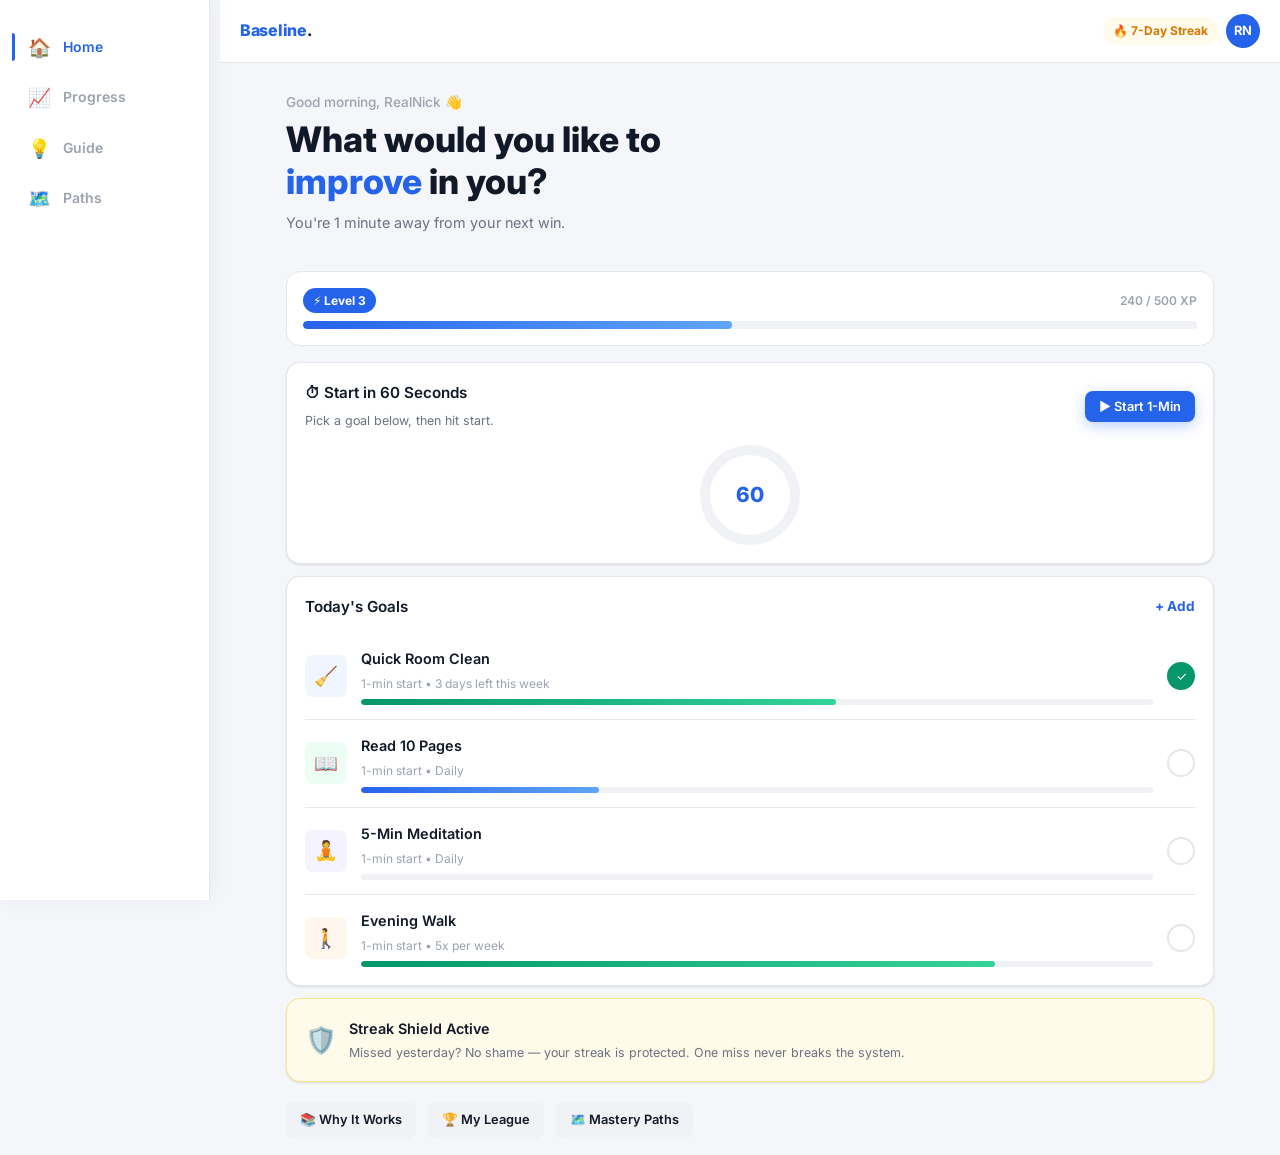
==== index.html @ 267e88b4 "Add files via upload" ====
<!DOCTYPE html>
<html lang="en">
<head>
  <meta charset="UTF-8"/>
  <meta name="viewport" content="width=device-width, initial-scale=1.0, viewport-fit=cover"/>
  <title>The Baseline System</title>
  <link rel="stylesheet" href="style.css"/>
</head>
<body>

  <!-- Top Bar -->
  <header class="app-bar">
    <div class="logo">Baseline<span>.</span></div>
    <div class="flex items-center gap-8">
      <span class="streak-badge">🔥 7-Day Streak</span>
      <div class="avatar">RN</div>
    </div>
  </header>

  <!-- Main Content -->
  <main class="page-wrapper">

    <!-- Hero -->
    <section class="hero">
      <p class="greeting">Good morning, RealNick 👋</p>
      <h1>What would you like to<br/><span>improve</span> in you?</h1>
      <p class="sub-text">You're 1 minute away from your next win.</p>
    </section>

    <!-- XP Bar -->
    <div class="xp-bar-wrap">
      <div class="xp-meta">
        <span class="level-badge">⚡ Level 3</span>
        <span class="xp-txt">240 / 500 XP</span>
      </div>
      <div class="progress-track">
        <div class="progress-fill xp-fill" style="width: 48%"></div>
      </div>
    </div>

    <!-- 1-Minute Start Card -->
    <div class="card mt-16">
      <div class="card-header">
        <div>
          <h3>⏱ Start in 60 Seconds</h3>
          <p class="mt-4" style="font-size:.78rem;">Pick a goal below, then hit start.</p>
        </div>
        <button id="timer-start" class="btn btn-primary btn-sm">▶ Start 1-Min</button>
      </div>
      <div class="timer-ring">
        <div class="inner">60</div>
      </div>
    </div>

    <!-- Today's Goals -->
    <div class="card mt-16">
      <div class="card-header">
        <h3>Today's Goals</h3>
        <a href="goals.html" class="text-sm text-action font-bold">+ Add</a>
      </div>

      <!-- Goal: Cleaning -->
      <div class="goal-row">
        <div class="goal-icon" style="background:#EFF6FF;">🧹</div>
        <div class="goal-info">
          <div class="name">Quick Room Clean</div>
          <div class="sub">1-min start • 3 days left this week</div>
          <div class="progress-track" style="height:6px;">
            <div class="progress-fill green" data-base="60%" style="width:60%;"></div>
          </div>
        </div>
        <button class="goal-check done" aria-label="Mark done">✓</button>
      </div>

      <!-- Goal: Reading -->
      <div class="goal-row">
        <div class="goal-icon" style="background:#ECFDF5;">📖</div>
        <div class="goal-info">
          <div class="name">Read 10 Pages</div>
          <div class="sub">1-min start • Daily</div>
          <div class="progress-track" style="height:6px;">
            <div class="progress-fill" data-base="30%" style="width:30%;"></div>
          </div>
        </div>
        <button class="goal-check" aria-label="Mark done"></button>
      </div>

      <!-- Goal: Meditation -->
      <div class="goal-row">
        <div class="goal-icon" style="background:#F5F3FF;">🧘</div>
        <div class="goal-info">
          <div class="name">5-Min Meditation</div>
          <div class="sub">1-min start • Daily</div>
          <div class="progress-track" style="height:6px;">
            <div class="progress-fill" data-base="0%" style="width:0%;"></div>
          </div>
        </div>
        <button class="goal-check" aria-label="Mark done"></button>
      </div>

      <!-- Goal: Walk -->
      <div class="goal-row">
        <div class="goal-icon" style="background:#FFF7ED;">🚶</div>
        <div class="goal-info">
          <div class="name">Evening Walk</div>
          <div class="sub">1-min start • 5x per week</div>
          <div class="progress-track" style="height:6px;">
            <div class="progress-fill green" data-base="80%" style="width:80%;"></div>
          </div>
        </div>
        <button class="goal-check" aria-label="Mark done"></button>
      </div>
    </div>

    <!-- Merciful Streak Notice -->
    <div class="card mt-12" style="background:var(--warning-light); border-color: #FDE68A;">
      <div class="flex items-center gap-12">
        <span style="font-size:1.6rem;">🛡️</span>
        <div>
          <h3 style="font-size:.9rem;">Streak Shield Active</h3>
          <p style="font-size:.78rem; margin-top:2px;">Missed yesterday? No shame — your streak is protected. One miss never breaks the system.</p>
        </div>
      </div>
    </div>

    <!-- Quick Links -->
    <div class="mt-20 mb-16 flex gap-12" style="flex-wrap:wrap;">
      <a href="realize.html" class="btn btn-ghost btn-sm">📚 Why It Works</a>
      <a href="social.html"  class="btn btn-ghost btn-sm">🏆 My League</a>
      <a href="goals.html"   class="btn btn-ghost btn-sm">🗺️ Mastery Paths</a>
    </div>

  </main>

  <!-- Bottom / Sidebar Nav -->
  <nav class="bottom-nav">
    <span class="nav-brand" style="display:none;">Baseline.</span>
    <a href="index.html"   class="nav-item active"><span class="nav-icon">🏠</span><span class="nav-label">Home</span></a>
    <a href="social.html"  class="nav-item"><span class="nav-icon">📈</span><span class="nav-label">Progress</span></a>
    <a href="realize.html" class="nav-item"><span class="nav-icon">💡</span><span class="nav-label">Guide</span></a>
    <a href="goals.html"   class="nav-item"><span class="nav-icon">🗺️</span><span class="nav-label">Paths</span></a>
  </nav>

  <script src="layout.js"></script>
</body>
</html>
---- style.css ----
@import url('https://fonts.googleapis.com/css2?family=Inter:wght@300;400;500;600;700;800&display=swap');

/* ── Design Tokens ── */
:root {
  --bg:           #F4F6F9;
  --surface:      #FFFFFF;
  --surface-2:    #F0F2F5;
  --border:       #E4E7EB;
  --text-primary: #111827;
  --text-secondary:#6B7280;
  --text-muted:   #9CA3AF;
  --action:       #2563EB;
  --action-light: #EFF6FF;
  --action-dark:  #1D4ED8;
  --success:      #059669;
  --success-light:#ECFDF5;
  --warning:      #D97706;
  --warning-light:#FFFBEB;
  --danger:       #DC2626;
  --gold:         #F59E0B;
  --silver:       #9CA3AF;
  --bronze:       #B45309;
  --radius-sm:    8px;
  --radius:       14px;
  --radius-lg:    20px;
  --radius-xl:    28px;
  --shadow-sm:    0 1px 3px rgba(0,0,0,.07), 0 1px 2px rgba(0,0,0,.05);
  --shadow:       0 4px 16px rgba(0,0,0,.08);
  --shadow-lg:    0 12px 32px rgba(0,0,0,.12);
  --nav-height:   64px;
  --transition:   all 0.22s cubic-bezier(.4,0,.2,1);
}

/* ── Reset & Base ── */
*, *::before, *::after { box-sizing: border-box; margin: 0; padding: 0; }
html { font-size: 16px; -webkit-tap-highlight-color: transparent; }
body {
  font-family: 'Inter', system-ui, -apple-system, sans-serif;
  background: var(--bg);
  color: var(--text-primary);
  min-height: 100vh;
  padding-bottom: calc(var(--nav-height) + 16px);
  line-height: 1.6;
}
a { color: inherit; text-decoration: none; }
img { display: block; max-width: 100%; }
button { cursor: pointer; border: none; background: none; font-family: inherit; }
input, textarea { font-family: inherit; }

/* ── Typography ── */
h1 { font-size: clamp(1.6rem, 5vw, 2.2rem); font-weight: 800; line-height: 1.2; }
h2 { font-size: clamp(1.2rem, 4vw, 1.6rem); font-weight: 700; line-height: 1.3; }
h3 { font-size: 1.05rem; font-weight: 600; }
p  { font-size: 0.925rem; color: var(--text-secondary); line-height: 1.7; }

/* ── Layout Containers ── */
.page-wrapper { max-width: 480px; margin: 0 auto; padding: 0 16px; }
@media (min-width: 768px) {
  .page-wrapper { max-width: 720px; }
  body { padding-bottom: 0; padding-left: 220px; }
}
@media (min-width: 1100px) {
  .page-wrapper { max-width: 960px; }
}

/* ── Top App Bar ── */
.app-bar {
  position: sticky; top: 0; z-index: 100;
  background: rgba(255,255,255,.92);
  backdrop-filter: blur(12px);
  -webkit-backdrop-filter: blur(12px);
  border-bottom: 1px solid var(--border);
  padding: 14px 20px;
  display: flex; align-items: center; justify-content: space-between;
}
.app-bar .logo { font-size: 1rem; font-weight: 800; color: var(--action); letter-spacing: -0.3px; }
.app-bar .logo span { color: var(--text-primary); }
.app-bar .avatar {
  width: 34px; height: 34px; border-radius: 50%;
  background: var(--action); color: #fff;
  display: flex; align-items: center; justify-content: center;
  font-size: 0.8rem; font-weight: 700;
}

/* ── Bottom Navigation ── */
.bottom-nav {
  position: fixed; bottom: 0; left: 0; right: 0; z-index: 200;
  background: rgba(255,255,255,.96);
  backdrop-filter: blur(16px);
  -webkit-backdrop-filter: blur(16px);
  border-top: 1px solid var(--border);
  height: var(--nav-height);
  display: flex; align-items: stretch;
  box-shadow: 0 -4px 24px rgba(0,0,0,.06);
}
.nav-item {
  flex: 1; display: flex; flex-direction: column;
  align-items: center; justify-content: center; gap: 4px;
  color: var(--text-muted); transition: var(--transition);
  padding: 8px 4px; position: relative;
}
.nav-item.active { color: var(--action); }
.nav-item .nav-icon { font-size: 1.3rem; line-height: 1; }
.nav-item .nav-label { font-size: 0.65rem; font-weight: 600; letter-spacing: .3px; text-transform: uppercase; }
.nav-item.active::after {
  content: ''; position: absolute; top: 0; left: 50%; transform: translateX(-50%);
  width: 28px; height: 3px; background: var(--action); border-radius: 0 0 4px 4px;
}

/* ── Desktop Sidebar Nav ── */
@media (min-width: 768px) {
  .bottom-nav {
    position: fixed; left: 0; top: 0; bottom: 0; right: auto;
    flex-direction: column; width: 210px; height: 100vh;
    border-top: none; border-right: 1px solid var(--border);
    padding: 24px 12px; gap: 4px; align-items: stretch; justify-content: flex-start;
  }
  .nav-item { flex-direction: row; justify-content: flex-start; gap: 12px; border-radius: var(--radius); padding: 12px 16px; flex: 0; }
  .nav-item.active::after { top: 50%; left: 0; transform: translateY(-50%); width: 3px; height: 28px; border-radius: 0 4px 4px 0; }
  .nav-item .nav-label { font-size: 0.875rem; text-transform: none; letter-spacing: 0; }
  .nav-item .nav-icon { font-size: 1.15rem; }
  .nav-brand { padding: 8px 16px 20px; font-size: 1rem; font-weight: 800; color: var(--action); }
}

/* ── Cards ── */
.card {
  background: var(--surface); border-radius: var(--radius);
  padding: 18px; box-shadow: var(--shadow-sm);
  border: 1px solid var(--border);
}
.card + .card { margin-top: 12px; }
.card-header { display: flex; align-items: center; justify-content: space-between; margin-bottom: 14px; }
.card-header h3 { font-size: 0.95rem; }

/* ── Progress Bar ── */
.progress-track {
  background: var(--surface-2); border-radius: 99px; height: 8px; overflow: hidden;
}
.progress-fill {
  height: 100%; border-radius: 99px;
  background: linear-gradient(90deg, var(--action), #60A5FA);
  transition: width 0.6s cubic-bezier(.4,0,.2,1);
}
.progress-fill.green { background: linear-gradient(90deg, var(--success), #34D399); }

/* ── Streak Badge ── */
.streak-badge {
  display: inline-flex; align-items: center; gap: 5px;
  background: var(--warning-light); color: var(--warning);
  padding: 4px 10px; border-radius: 99px;
  font-size: 0.75rem; font-weight: 700;
}

/* ── Action Button ── */
.btn {
  display: inline-flex; align-items: center; justify-content: center; gap: 8px;
  padding: 12px 22px; border-radius: var(--radius); font-size: 0.9rem; font-weight: 600;
  transition: var(--transition);
}
.btn-primary {
  background: var(--action); color: #fff;
  box-shadow: 0 4px 14px rgba(37,99,235,.3);
}
.btn-primary:hover { background: var(--action-dark); transform: translateY(-1px); box-shadow: 0 6px 20px rgba(37,99,235,.4); }
.btn-primary:active { transform: translateY(0); }
.btn-ghost { background: var(--surface-2); color: var(--text-primary); }
.btn-ghost:hover { background: var(--border); }
.btn-success { background: var(--success); color: #fff; box-shadow: 0 4px 14px rgba(5,150,105,.3); }
.btn-block { width: 100%; }
.btn-sm { padding: 8px 14px; font-size: 0.8rem; border-radius: var(--radius-sm); }

/* ── Section Headings ── */
.section-title {
  font-size: 0.7rem; font-weight: 700; letter-spacing: 1px;
  text-transform: uppercase; color: var(--text-muted); margin-bottom: 10px;
}

/* ── Tag / Pill ── */
.tag {
  display: inline-flex; align-items: center; padding: 3px 10px;
  border-radius: 99px; font-size: 0.72rem; font-weight: 600;
}
.tag-blue  { background: var(--action-light); color: var(--action); }
.tag-green { background: var(--success-light); color: var(--success); }
.tag-gray  { background: var(--surface-2); color: var(--text-secondary); }

/* ── Divider ── */
.divider { height: 1px; background: var(--border); margin: 16px 0; }

/* ── Modal Overlay ── */
.modal-overlay {
  display: none; position: fixed; inset: 0; z-index: 500;
  background: rgba(0,0,0,.45); backdrop-filter: blur(4px);
  align-items: flex-end; justify-content: center;
}
.modal-overlay.open { display: flex; }
.modal-sheet {
  background: var(--surface); border-radius: var(--radius-xl) var(--radius-xl) 0 0;
  padding: 28px 24px 40px; width: 100%; max-width: 480px;
  animation: slideUp .28s cubic-bezier(.4,0,.2,1);
}
@keyframes slideUp { from { transform: translateY(100%); } to { transform: translateY(0); } }
.modal-handle {
  width: 40px; height: 4px; background: var(--border); border-radius: 99px;
  margin: 0 auto 20px; display: block;
}
@media (min-width: 768px) {
  .modal-overlay { align-items: center; }
  .modal-sheet { border-radius: var(--radius-xl); max-width: 440px; }
}

/* ── Tab Bar ── */
.tab-bar {
  display: flex; background: var(--surface-2); border-radius: var(--radius);
  padding: 4px; gap: 4px; margin-bottom: 20px;
}
.tab-btn {
  flex: 1; padding: 9px 8px; border-radius: var(--radius-sm);
  font-size: 0.82rem; font-weight: 600; color: var(--text-secondary);
  transition: var(--transition);
}
.tab-btn.active { background: var(--surface); color: var(--text-primary); box-shadow: var(--shadow-sm); }

/* ── Tab Content ── */
.tab-content { display: none; }
.tab-content.active { display: block; animation: fadeIn .2s ease; }
@keyframes fadeIn { from { opacity: 0; transform: translateY(6px); } to { opacity: 1; transform: translateY(0); } }

/* ── Goal / Habit Row ── */
.goal-row {
  display: flex; align-items: center; gap: 14px;
  padding: 14px 0; border-bottom: 1px solid var(--border);
}
.goal-row:last-child { border-bottom: none; padding-bottom: 0; }
.goal-icon {
  width: 42px; height: 42px; border-radius: var(--radius-sm);
  display: flex; align-items: center; justify-content: center;
  font-size: 1.2rem; flex-shrink: 0;
}
.goal-info { flex: 1; min-width: 0; }
.goal-info .name { font-size: 0.9rem; font-weight: 600; margin-bottom: 4px; white-space: nowrap; overflow: hidden; text-overflow: ellipsis; }
.goal-info .sub  { font-size: 0.75rem; color: var(--text-muted); margin-bottom: 6px; }
.goal-check {
  width: 28px; height: 28px; border-radius: 50%; border: 2px solid var(--border);
  display: flex; align-items: center; justify-content: center;
  font-size: 0.8rem; flex-shrink: 0; transition: var(--transition);
}
.goal-check.done { background: var(--success); border-color: var(--success); color: #fff; }

/* ── Mastery Path Card ── */
.mastery-grid {
  display: grid; grid-template-columns: 1fr 1fr; gap: 12px;
}
@media (min-width: 768px) { .mastery-grid { grid-template-columns: repeat(3, 1fr); } }
@media (min-width: 1100px) { .mastery-grid { grid-template-columns: repeat(4, 1fr); } }
.mastery-card {
  background: var(--surface); border-radius: var(--radius);
  border: 1px solid var(--border); padding: 16px 14px;
  display: flex; flex-direction: column; gap: 10px;
  transition: var(--transition); cursor: pointer;
}
.mastery-card:hover { transform: translateY(-3px); box-shadow: var(--shadow); border-color: var(--action); }
.mastery-card .m-icon { font-size: 1.8rem; }
.mastery-card .m-name { font-size: 0.9rem; font-weight: 700; }
.mastery-card .m-desc { font-size: 0.75rem; color: var(--text-muted); line-height: 1.5; }
.mastery-card .m-level { margin-top: auto; }

/* ── Leaderboard ── */
.league-row {
  display: flex; align-items: center; gap: 12px;
  padding: 10px 14px; border-radius: var(--radius-sm);
  transition: var(--transition);
}
.league-row.you {
  background: var(--action-light); border: 1.5px solid var(--action);
  border-radius: var(--radius);
}
.league-rank { font-size: 0.8rem; font-weight: 700; width: 24px; text-align: center; flex-shrink: 0; color: var(--text-muted); }
.league-avatar {
  width: 36px; height: 36px; border-radius: 50%;
  display: flex; align-items: center; justify-content: center;
  font-size: 0.85rem; font-weight: 700; color: #fff; flex-shrink: 0;
}
.league-name { flex: 1; font-size: 0.875rem; font-weight: 600; }
.league-pts  { font-size: 0.8rem; font-weight: 700; color: var(--action); }
.league-row.rank-1 { background: linear-gradient(135deg, #FFFBEB, #FEF3C7); border: 1.5px solid var(--gold); border-radius: var(--radius); }
.league-row.rank-2 { background: linear-gradient(135deg, #F9FAFB, #F3F4F6); border: 1.5px solid var(--silver); border-radius: var(--radius); }
.league-row.rank-3 { background: linear-gradient(135deg, #FFF7ED, #FFEDD5); border: 1.5px solid var(--bronze); border-radius: var(--radius); }
.league-row.rank-1 .league-rank { color: var(--gold); font-size: 1rem; }
.league-row.rank-2 .league-rank { color: var(--silver); font-size: 1rem; }
.league-row.rank-3 .league-rank { color: var(--bronze); font-size: 1rem; }
.delta-chip {
  font-size: 0.7rem; font-weight: 700; padding: 2px 7px;
  border-radius: 99px; flex-shrink: 0;
}
.delta-up   { background: var(--success-light); color: var(--success); }
.delta-down { background: #FEF2F2; color: var(--danger); }
.delta-you  { background: var(--action-light); color: var(--action); }

/* ── Hero Section ── */
.hero { padding: 28px 0 20px; }
.hero .greeting { font-size: 0.85rem; color: var(--text-muted); font-weight: 500; margin-bottom: 4px; }
.hero h1 span { color: var(--action); }
.hero .sub-text { font-size: 0.9rem; color: var(--text-secondary); margin-top: 8px; }

/* ── XP Bar ── */
.xp-bar-wrap { background: var(--surface); border-radius: var(--radius); padding: 16px; border: 1px solid var(--border); margin: 16px 0; }
.xp-meta { display: flex; justify-content: space-between; align-items: center; margin-bottom: 8px; }
.xp-meta .level-badge {
  background: var(--action); color: #fff; font-size: 0.75rem; font-weight: 700;
  padding: 3px 10px; border-radius: 99px;
}
.xp-meta .xp-txt { font-size: 0.75rem; color: var(--text-muted); font-weight: 600; }

/* ── Minute Timer UI ── */
.timer-ring { 
  width: 100px; height: 100px; border-radius: 50%;
  background: conic-gradient(var(--action) 0%, var(--surface-2) 0%);
  display: flex; align-items: center; justify-content: center;
  margin: 0 auto; position: relative;
}
.timer-ring .inner {
  width: 80px; height: 80px; background: var(--surface); border-radius: 50%;
  display: flex; align-items: center; justify-content: center;
  font-size: 1.3rem; font-weight: 800; color: var(--action);
}

/* ── Utility ── */
.mt-4  { margin-top: 4px; }
.mt-8  { margin-top: 8px; }
.mt-12 { margin-top: 12px; }
.mt-16 { margin-top: 16px; }
.mt-20 { margin-top: 20px; }
.mt-24 { margin-top: 24px; }
.mb-4  { margin-bottom: 4px; }
.mb-8  { margin-bottom: 8px; }
.mb-16 { margin-bottom: 16px; }
.flex  { display: flex; }
.items-center { align-items: center; }
.gap-8 { gap: 8px; }
.gap-12 { gap: 12px; }
.text-center { text-align: center; }
.w-full { width: 100%; }
.font-bold { font-weight: 700; }
.text-sm { font-size: 0.85rem; }
.text-muted { color: var(--text-muted); }
.text-action { color: var(--action); }
.text-success { color: var(--success); }

/* ── Merciful Streak Animation ── */
@keyframes streakPop {
  0%   { transform: scale(1); }
  40%  { transform: scale(1.35); }
  70%  { transform: scale(0.92); }
  100% { transform: scale(1); }
}
.streak-pop { animation: streakPop 0.45s cubic-bezier(.4,0,.2,1); }

@keyframes checkPop {
  0%   { transform: scale(0); opacity: 0; }
  60%  { transform: scale(1.2); opacity: 1; }
  100% { transform: scale(1); }
}
.check-pop { animation: checkPop 0.3s cubic-bezier(.4,0,.2,1) forwards; }

/* ── Toast ── */
.toast {
  position: fixed; bottom: calc(var(--nav-height) + 16px); left: 50%; transform: translateX(-50%) translateY(20px);
  background: var(--text-primary); color: #fff; padding: 10px 20px;
  border-radius: 99px; font-size: 0.85rem; font-weight: 600;
  opacity: 0; transition: opacity .3s, transform .3s; z-index: 300; white-space: nowrap;
}
.toast.show { opacity: 1; transform: translateX(-50%) translateY(0); }
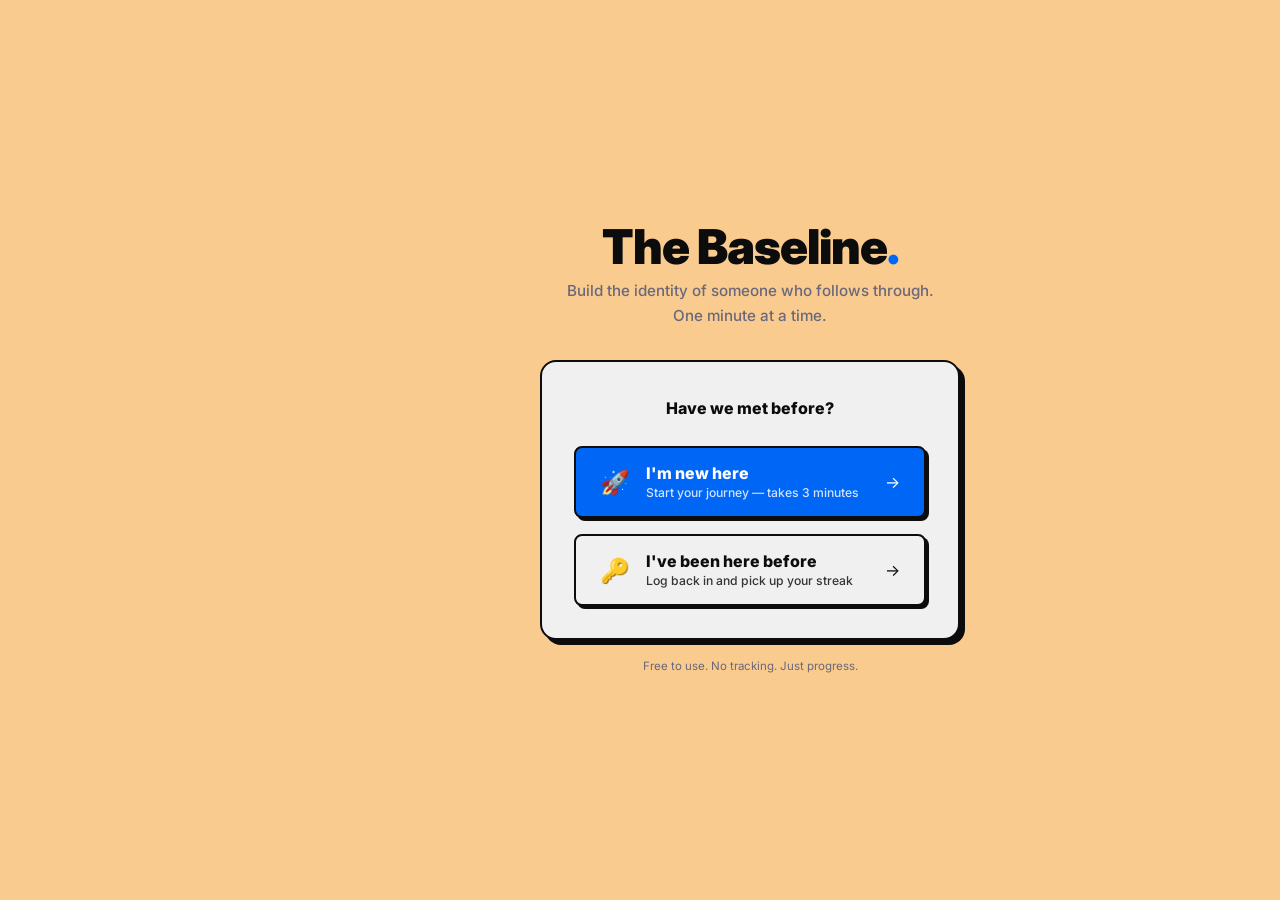
==== commit a334bd2b: "Update index.html" ====
--- a/index.html
+++ b/index.html
@@ -1,6 +1,11 @@
 <!DOCTYPE html>
 <html lang="en">
 <head>
+  <script>
+  if (!localStorage.getItem('baseline_username')) {
+    window.location.replace('auth.html');
+  }
+</script>
   <meta charset="UTF-8"/>
   <meta name="viewport" content="width=device-width, initial-scale=1.0, viewport-fit=cover"/>
   <title>The Baseline System</title>
@@ -143,4 +148,4 @@
 
   <script src="layout.js"></script>
 </body>
-</html>+</html>
--- a/style.css
+++ b/style.css
@@ -1,373 +1,1248 @@
-@import url('https://fonts.googleapis.com/css2?family=Inter:wght@300;400;500;600;700;800&display=swap');
-
-/* ── Design Tokens ── */
+/* ============================================================
+   THE BASELINE SYSTEM — style.css — V2
+   Theme: Apricot Cream · Platinum · Onyx · Dim Grey · Royal Blue
+   Architecture: Mobile-first, scales to desktop sidebar layout
+   ============================================================ */
+
+/* ── Google Font ── */
+@import url('https://fonts.googleapis.com/css2?family=Inter:wght@300;400;500;600;700;800;900&display=swap');
+
+/* ──────────────────────────────────────────
+   1. DESIGN TOKENS
+   ────────────────────────────────────────── */
 :root {
-  --bg:           #F4F6F9;
-  --surface:      #FFFFFF;
-  --surface-2:    #F0F2F5;
-  --border:       #E4E7EB;
-  --text-primary: #111827;
-  --text-secondary:#6B7280;
-  --text-muted:   #9CA3AF;
-  --action:       #2563EB;
-  --action-light: #EFF6FF;
-  --action-dark:  #1D4ED8;
-  --success:      #059669;
-  --success-light:#ECFDF5;
-  --warning:      #D97706;
-  --warning-light:#FFFBEB;
-  --danger:       #DC2626;
-  --gold:         #F59E0B;
-  --silver:       #9CA3AF;
-  --bronze:       #B45309;
-  --radius-sm:    8px;
-  --radius:       14px;
-  --radius-lg:    20px;
-  --radius-xl:    28px;
-  --shadow-sm:    0 1px 3px rgba(0,0,0,.07), 0 1px 2px rgba(0,0,0,.05);
-  --shadow:       0 4px 16px rgba(0,0,0,.08);
-  --shadow-lg:    0 12px 32px rgba(0,0,0,.12);
-  --nav-height:   64px;
-  --transition:   all 0.22s cubic-bezier(.4,0,.2,1);
-}
-
-/* ── Reset & Base ── */
-*, *::before, *::after { box-sizing: border-box; margin: 0; padding: 0; }
-html { font-size: 16px; -webkit-tap-highlight-color: transparent; }
+  /* Brand Palette */
+  --apricot-cream : #facb8e;
+  --platinum      : #f0f0f0;
+  --onyx          : #0c0c0c;
+  --dim-grey      : #6a687a;
+  --royal-blue    : #0066f5;
+
+  /* Derived / Functional */
+  --bg              : var(--apricot-cream);
+  --surface         : var(--platinum);
+  --surface-inset   : #e4e4e4;
+  --border          : var(--onyx);
+  --border-subtle   : #d0cfc8;
+  --text-primary    : var(--onyx);
+  --text-secondary  : var(--dim-grey);
+  --text-on-action  : #ffffff;
+  --action          : var(--royal-blue);
+  --action-hover    : #0052cc;
+  --action-light    : #ddeeff;
+
+  /* Semantic */
+  --success         : #1a7a4a;
+  --success-light   : #d4f0e2;
+  --warning         : #b35c00;
+  --warning-light   : #fdefd6;
+  --danger          : #c0392b;
+  --danger-light    : #fde8e6;
+
+  /* League Metals */
+  --gold            : #c9930a;
+  --gold-bg         : #fdf3d0;
+  --silver          : #6a687a;
+  --silver-bg       : #ebebeb;
+  --bronze          : #8b4f1a;
+  --bronze-bg       : #fce8d5;
+
+  /* Spacing */
+  --space-xs  : 4px;
+  --space-sm  : 8px;
+  --space-md  : 16px;
+  --space-lg  : 24px;
+  --space-xl  : 32px;
+  --space-2xl : 48px;
+
+  /* Shape — moderate radius keeps the "tactile card" feel */
+  --radius-xs : 4px;
+  --radius-sm : 8px;
+  --radius    : 12px;
+  --radius-lg : 16px;
+  --radius-xl : 22px;
+
+  /* Tactile card shadow: hard offset, no blur — retro/gamified */
+  --card-shadow    : 3px 3px 0px var(--onyx);
+  --card-shadow-lg : 5px 5px 0px var(--onyx);
+  --btn-shadow     : 3px 3px 0px var(--onyx);
+  --btn-shadow-active : 1px 1px 0px var(--onyx);
+
+  /* Borders */
+  --border-width : 2px;
+  --border-style : solid var(--onyx);
+
+  /* Motion */
+  --ease-out  : cubic-bezier(.4, 0, .2, 1);
+  --duration  : 0.2s;
+  --transition: all var(--duration) var(--ease-out);
+
+  /* Layout */
+  --nav-height     : 66px;
+  --sidebar-width  : 220px;
+  --content-max    : 560px;
+}
+
+/* ──────────────────────────────────────────
+   2. RESET & BASE
+   ────────────────────────────────────────── */
+*, *::before, *::after {
+  box-sizing: border-box;
+  margin: 0;
+  padding: 0;
+}
+html {
+  font-size: 16px;
+  -webkit-tap-highlight-color: transparent;
+  scroll-behavior: smooth;
+}
 body {
   font-family: 'Inter', system-ui, -apple-system, sans-serif;
-  background: var(--bg);
+  background-color: var(--bg);
   color: var(--text-primary);
-  min-height: 100vh;
-  padding-bottom: calc(var(--nav-height) + 16px);
+  min-height: 100dvh;
+  padding-bottom: calc(var(--nav-height) + var(--space-lg));
   line-height: 1.6;
-}
-a { color: inherit; text-decoration: none; }
-img { display: block; max-width: 100%; }
-button { cursor: pointer; border: none; background: none; font-family: inherit; }
-input, textarea { font-family: inherit; }
-
-/* ── Typography ── */
-h1 { font-size: clamp(1.6rem, 5vw, 2.2rem); font-weight: 800; line-height: 1.2; }
-h2 { font-size: clamp(1.2rem, 4vw, 1.6rem); font-weight: 700; line-height: 1.3; }
-h3 { font-size: 1.05rem; font-weight: 600; }
-p  { font-size: 0.925rem; color: var(--text-secondary); line-height: 1.7; }
-
-/* ── Layout Containers ── */
-.page-wrapper { max-width: 480px; margin: 0 auto; padding: 0 16px; }
+  -webkit-font-smoothing: antialiased;
+}
+a    { color: inherit; text-decoration: none; }
+img  { display: block; max-width: 100%; }
+ul, ol { list-style: none; }
+button { cursor: pointer; border: none; background: none; font-family: inherit; color: inherit; }
+input, textarea, select {
+  font-family: inherit;
+  color: inherit;
+  background: none;
+}
+input:focus, textarea:focus, select:focus, button:focus-visible {
+  outline: 2px solid var(--royal-blue);
+  outline-offset: 2px;
+}
+
+/* ──────────────────────────────────────────
+   3. TYPOGRAPHY SCALE
+   ────────────────────────────────────────── */
+h1 {
+  font-size: clamp(1.75rem, 6vw, 2.4rem);
+  font-weight: 900;
+  line-height: 1.15;
+  letter-spacing: -0.5px;
+}
+h2 {
+  font-size: clamp(1.25rem, 4vw, 1.65rem);
+  font-weight: 800;
+  line-height: 1.25;
+  letter-spacing: -0.3px;
+}
+h3 {
+  font-size: 1rem;
+  font-weight: 700;
+  line-height: 1.3;
+}
+h4 {
+  font-size: 0.875rem;
+  font-weight: 600;
+}
+p {
+  font-size: 0.9rem;
+  color: var(--text-secondary);
+  line-height: 1.75;
+}
+.label {
+  font-size: 0.68rem;
+  font-weight: 700;
+  letter-spacing: 1.2px;
+  text-transform: uppercase;
+  color: var(--text-secondary);
+}
+strong { font-weight: 700; color: var(--text-primary); }
+
+/* ──────────────────────────────────────────
+   4. PAGE LAYOUT & CONTAINERS
+   ────────────────────────────────────────── */
+.page-wrapper {
+  max-width: var(--content-max);
+  margin: 0 auto;
+  padding: 0 var(--space-md);
+}
+
+/* Desktop: sidebar shifts content right */
 @media (min-width: 768px) {
-  .page-wrapper { max-width: 720px; }
-  body { padding-bottom: 0; padding-left: 220px; }
+  body {
+    padding-bottom: 0;
+    padding-left: var(--sidebar-width);
+  }
+  .page-wrapper {
+    max-width: 700px;
+    padding: 0 var(--space-xl);
+  }
 }
 @media (min-width: 1100px) {
-  .page-wrapper { max-width: 960px; }
-}
-
-/* ── Top App Bar ── */
+  .page-wrapper { max-width: 860px; }
+}
+
+/* ──────────────────────────────────────────
+   5. TOP APP BAR
+   ────────────────────────────────────────── */
 .app-bar {
-  position: sticky; top: 0; z-index: 100;
-  background: rgba(255,255,255,.92);
-  backdrop-filter: blur(12px);
-  -webkit-backdrop-filter: blur(12px);
-  border-bottom: 1px solid var(--border);
-  padding: 14px 20px;
-  display: flex; align-items: center; justify-content: space-between;
-}
-.app-bar .logo { font-size: 1rem; font-weight: 800; color: var(--action); letter-spacing: -0.3px; }
-.app-bar .logo span { color: var(--text-primary); }
-.app-bar .avatar {
-  width: 34px; height: 34px; border-radius: 50%;
-  background: var(--action); color: #fff;
-  display: flex; align-items: center; justify-content: center;
-  font-size: 0.8rem; font-weight: 700;
-}
-
-/* ── Bottom Navigation ── */
+  position: sticky;
+  top: 0;
+  z-index: 100;
+  background: var(--apricot-cream);
+  border-bottom: var(--border-width) var(--border-style);
+  padding: var(--space-md) var(--space-md);
+  display: flex;
+  align-items: center;
+  justify-content: space-between;
+}
+.app-bar .logo {
+  font-size: 1.05rem;
+  font-weight: 900;
+  letter-spacing: -0.4px;
+  color: var(--onyx);
+}
+.app-bar .logo span { color: var(--royal-blue); }
+
+.app-bar-right {
+  display: flex;
+  align-items: center;
+  gap: var(--space-sm);
+}
+
+/* Avatar chip */
+.avatar {
+  width: 34px;
+  height: 34px;
+  border-radius: var(--radius-sm);
+  background: var(--onyx);
+  color: var(--apricot-cream);
+  display: flex;
+  align-items: center;
+  justify-content: center;
+  font-size: 0.75rem;
+  font-weight: 800;
+  border: var(--border-width) var(--border-style);
+  flex-shrink: 0;
+}
+
+/* ──────────────────────────────────────────
+   6. BOTTOM NAVIGATION (Mobile)
+      Sidebar Navigation (Desktop ≥ 768px)
+   ────────────────────────────────────────── */
 .bottom-nav {
-  position: fixed; bottom: 0; left: 0; right: 0; z-index: 200;
-  background: rgba(255,255,255,.96);
-  backdrop-filter: blur(16px);
-  -webkit-backdrop-filter: blur(16px);
-  border-top: 1px solid var(--border);
+  position: fixed;
+  bottom: 0;
+  left: 0;
+  right: 0;
+  z-index: 200;
+  background: var(--platinum);
+  border-top: var(--border-width) var(--border-style);
   height: var(--nav-height);
-  display: flex; align-items: stretch;
-  box-shadow: 0 -4px 24px rgba(0,0,0,.06);
+  display: flex;
+  align-items: stretch;
 }
 .nav-item {
-  flex: 1; display: flex; flex-direction: column;
-  align-items: center; justify-content: center; gap: 4px;
-  color: var(--text-muted); transition: var(--transition);
-  padding: 8px 4px; position: relative;
-}
-.nav-item.active { color: var(--action); }
-.nav-item .nav-icon { font-size: 1.3rem; line-height: 1; }
-.nav-item .nav-label { font-size: 0.65rem; font-weight: 600; letter-spacing: .3px; text-transform: uppercase; }
+  flex: 1;
+  display: flex;
+  flex-direction: column;
+  align-items: center;
+  justify-content: center;
+  gap: 3px;
+  color: var(--text-secondary);
+  transition: var(--transition);
+  padding: var(--space-sm) var(--space-xs);
+  position: relative;
+}
+.nav-item:hover  { color: var(--text-primary); }
+.nav-item.active { color: var(--royal-blue); }
 .nav-item.active::after {
-  content: ''; position: absolute; top: 0; left: 50%; transform: translateX(-50%);
-  width: 28px; height: 3px; background: var(--action); border-radius: 0 0 4px 4px;
-}
-
-/* ── Desktop Sidebar Nav ── */
+  content: '';
+  position: absolute;
+  top: 0; left: 50%;
+  transform: translateX(-50%);
+  width: 30px; height: 3px;
+  background: var(--royal-blue);
+  border-radius: 0 0 var(--radius-xs) var(--radius-xs);
+}
+.nav-icon  { font-size: 1.25rem; line-height: 1; }
+.nav-label {
+  font-size: 0.62rem;
+  font-weight: 700;
+  letter-spacing: 0.4px;
+  text-transform: uppercase;
+}
+
+/* ── Desktop Sidebar ── */
 @media (min-width: 768px) {
   .bottom-nav {
-    position: fixed; left: 0; top: 0; bottom: 0; right: auto;
-    flex-direction: column; width: 210px; height: 100vh;
-    border-top: none; border-right: 1px solid var(--border);
-    padding: 24px 12px; gap: 4px; align-items: stretch; justify-content: flex-start;
+    position: fixed;
+    left: 0; top: 0; bottom: 0; right: auto;
+    flex-direction: column;
+    width: var(--sidebar-width);
+    height: 100dvh;
+    border-top: none;
+    border-right: var(--border-width) var(--border-style);
+    padding: var(--space-lg) var(--space-sm);
+    gap: var(--space-xs);
+    align-items: stretch;
+    justify-content: flex-start;
+    overflow-y: auto;
   }
-  .nav-item { flex-direction: row; justify-content: flex-start; gap: 12px; border-radius: var(--radius); padding: 12px 16px; flex: 0; }
-  .nav-item.active::after { top: 50%; left: 0; transform: translateY(-50%); width: 3px; height: 28px; border-radius: 0 4px 4px 0; }
-  .nav-item .nav-label { font-size: 0.875rem; text-transform: none; letter-spacing: 0; }
-  .nav-item .nav-icon { font-size: 1.15rem; }
-  .nav-brand { padding: 8px 16px 20px; font-size: 1rem; font-weight: 800; color: var(--action); }
-}
-
-/* ── Cards ── */
+  .nav-brand {
+    display: block !important;
+    font-size: 1.05rem;
+    font-weight: 900;
+    padding: var(--space-sm) var(--space-md);
+    margin-bottom: var(--space-md);
+    color: var(--onyx);
+    letter-spacing: -0.4px;
+  }
+  .nav-brand span { color: var(--royal-blue); }
+  .nav-item {
+    flex-direction: row;
+    justify-content: flex-start;
+    flex: 0;
+    gap: var(--space-sm);
+    border-radius: var(--radius-sm);
+    padding: 11px var(--space-md);
+  }
+  .nav-item.active {
+    background: var(--action-light);
+  }
+  .nav-item.active::after {
+    top: 50%; left: 0;
+    transform: translateY(-50%);
+    width: 3px; height: 26px;
+    border-radius: 0 var(--radius-xs) var(--radius-xs) 0;
+  }
+  .nav-label {
+    font-size: 0.875rem;
+    text-transform: none;
+    letter-spacing: 0;
+    font-weight: 600;
+  }
+  .nav-icon { font-size: 1.1rem; }
+}
+
+/* ──────────────────────────────────────────
+   7. CARDS  (Platinum + Onyx hard-shadow)
+   ────────────────────────────────────────── */
 .card {
-  background: var(--surface); border-radius: var(--radius);
-  padding: 18px; box-shadow: var(--shadow-sm);
-  border: 1px solid var(--border);
-}
-.card + .card { margin-top: 12px; }
-.card-header { display: flex; align-items: center; justify-content: space-between; margin-bottom: 14px; }
+  background: var(--surface);
+  border: var(--border-width) var(--border-style);
+  border-radius: var(--radius);
+  padding: var(--space-md) var(--space-md);
+  box-shadow: var(--card-shadow);
+  position: relative;
+}
+.card + .card { margin-top: var(--space-md); }
+
+.card-lg { box-shadow: var(--card-shadow-lg); }
+
+.card-header {
+  display: flex;
+  align-items: center;
+  justify-content: space-between;
+  margin-bottom: var(--space-md);
+  gap: var(--space-sm);
+}
 .card-header h3 { font-size: 0.95rem; }
 
-/* ── Progress Bar ── */
+/* Inset / nested card */
+.card-inset {
+  background: var(--surface-inset);
+  border: 1px solid var(--border-subtle);
+  border-radius: var(--radius-sm);
+  padding: var(--space-md);
+}
+
+/* Tinted cards */
+.card-blue    { background: var(--action-light);   border-color: var(--royal-blue); box-shadow: 3px 3px 0 var(--royal-blue); }
+.card-success { background: var(--success-light);  border-color: var(--success);    box-shadow: 3px 3px 0 var(--success); }
+.card-warning { background: var(--warning-light);  border-color: var(--warning);    box-shadow: 3px 3px 0 var(--warning); }
+.card-danger  { background: var(--danger-light);   border-color: var(--danger);     box-shadow: 3px 3px 0 var(--danger); }
+
+/* ──────────────────────────────────────────
+   8. BUTTONS
+   ────────────────────────────────────────── */
+.btn {
+  display: inline-flex;
+  align-items: center;
+  justify-content: center;
+  gap: var(--space-sm);
+  padding: 11px 22px;
+  border-radius: var(--radius-sm);
+  font-size: 0.9rem;
+  font-weight: 700;
+  border: var(--border-width) var(--border-style);
+  box-shadow: var(--btn-shadow);
+  transition: var(--transition);
+  letter-spacing: 0.1px;
+  white-space: nowrap;
+}
+.btn:hover:not(:disabled) {
+  transform: translate(-1px, -1px);
+  box-shadow: 4px 4px 0 var(--onyx);
+}
+.btn:active:not(:disabled) {
+  transform: translate(2px, 2px);
+  box-shadow: var(--btn-shadow-active);
+}
+
+/* Primary */
+.btn-primary {
+  background: var(--royal-blue);
+  color: var(--text-on-action);
+  border-color: var(--onyx);
+}
+.btn-primary:hover:not(:disabled) { background: var(--action-hover); }
+
+/* Ghost / Outline */
+.btn-ghost {
+  background: var(--surface);
+  color: var(--text-primary);
+  border-color: var(--onyx);
+}
+.btn-ghost:hover:not(:disabled) { background: var(--surface-inset); }
+
+/* Success */
+.btn-success {
+  background: var(--success);
+  color: #fff;
+  border-color: var(--onyx);
+}
+
+/* Danger */
+.btn-danger {
+  background: var(--danger);
+  color: #fff;
+  border-color: var(--onyx);
+}
+
+/* Dark / Onyx fill */
+.btn-dark {
+  background: var(--onyx);
+  color: var(--apricot-cream);
+  border-color: var(--onyx);
+  box-shadow: none;
+}
+.btn-dark:hover:not(:disabled) {
+  background: #222;
+  box-shadow: none;
+}
+.btn-dark:active:not(:disabled) {
+  transform: none;
+  box-shadow: none;
+}
+
+/* Sizes */
+.btn-sm  { padding: 7px 14px; font-size: 0.78rem; border-radius: var(--radius-xs); }
+.btn-lg  { padding: 14px 28px; font-size: 1rem; }
+.btn-block { width: 100%; }
+
+/* Disabled */
+.btn:disabled, .btn[aria-disabled="true"] {
+  opacity: 0.38;
+  cursor: not-allowed;
+  transform: none !important;
+  box-shadow: 1px 1px 0 var(--dim-grey) !important;
+  border-color: var(--dim-grey) !important;
+}
+
+/* ──────────────────────────────────────────
+   9. FORM ELEMENTS
+   ────────────────────────────────────────── */
+.form-group {
+  display: flex;
+  flex-direction: column;
+  gap: var(--space-xs);
+  margin-bottom: var(--space-md);
+}
+.form-label {
+  font-size: 0.8rem;
+  font-weight: 700;
+  color: var(--text-primary);
+  letter-spacing: 0.2px;
+}
+.form-input {
+  width: 100%;
+  padding: 11px 14px;
+  border: var(--border-width) var(--border-style);
+  border-radius: var(--radius-sm);
+  background: var(--surface);
+  font-size: 0.9rem;
+  font-weight: 500;
+  color: var(--text-primary);
+  transition: var(--transition);
+  box-shadow: 2px 2px 0 var(--onyx);
+}
+.form-input::placeholder { color: var(--dim-grey); font-weight: 400; }
+.form-input:focus {
+  outline: none;
+  border-color: var(--royal-blue);
+  box-shadow: 2px 2px 0 var(--royal-blue);
+}
+.form-error {
+  font-size: 0.75rem;
+  color: var(--danger);
+  font-weight: 600;
+}
+.form-hint {
+  font-size: 0.75rem;
+  color: var(--text-secondary);
+}
+
+/* ──────────────────────────────────────────
+   10. PROGRESS BAR
+   ────────────────────────────────────────── */
 .progress-track {
-  background: var(--surface-2); border-radius: 99px; height: 8px; overflow: hidden;
+  background: var(--surface-inset);
+  border: 1.5px solid var(--onyx);
+  border-radius: var(--radius-xs);
+  height: 10px;
+  overflow: hidden;
 }
 .progress-fill {
-  height: 100%; border-radius: 99px;
-  background: linear-gradient(90deg, var(--action), #60A5FA);
-  transition: width 0.6s cubic-bezier(.4,0,.2,1);
-}
-.progress-fill.green { background: linear-gradient(90deg, var(--success), #34D399); }
-
-/* ── Streak Badge ── */
-.streak-badge {
-  display: inline-flex; align-items: center; gap: 5px;
-  background: var(--warning-light); color: var(--warning);
-  padding: 4px 10px; border-radius: 99px;
-  font-size: 0.75rem; font-weight: 700;
-}
-
-/* ── Action Button ── */
-.btn {
-  display: inline-flex; align-items: center; justify-content: center; gap: 8px;
-  padding: 12px 22px; border-radius: var(--radius); font-size: 0.9rem; font-weight: 600;
-  transition: var(--transition);
-}
-.btn-primary {
-  background: var(--action); color: #fff;
-  box-shadow: 0 4px 14px rgba(37,99,235,.3);
-}
-.btn-primary:hover { background: var(--action-dark); transform: translateY(-1px); box-shadow: 0 6px 20px rgba(37,99,235,.4); }
-.btn-primary:active { transform: translateY(0); }
-.btn-ghost { background: var(--surface-2); color: var(--text-primary); }
-.btn-ghost:hover { background: var(--border); }
-.btn-success { background: var(--success); color: #fff; box-shadow: 0 4px 14px rgba(5,150,105,.3); }
-.btn-block { width: 100%; }
-.btn-sm { padding: 8px 14px; font-size: 0.8rem; border-radius: var(--radius-sm); }
-
-/* ── Section Headings ── */
-.section-title {
-  font-size: 0.7rem; font-weight: 700; letter-spacing: 1px;
-  text-transform: uppercase; color: var(--text-muted); margin-bottom: 10px;
-}
-
-/* ── Tag / Pill ── */
-.tag {
-  display: inline-flex; align-items: center; padding: 3px 10px;
-  border-radius: 99px; font-size: 0.72rem; font-weight: 600;
-}
-.tag-blue  { background: var(--action-light); color: var(--action); }
-.tag-green { background: var(--success-light); color: var(--success); }
-.tag-gray  { background: var(--surface-2); color: var(--text-secondary); }
-
-/* ── Divider ── */
-.divider { height: 1px; background: var(--border); margin: 16px 0; }
-
-/* ── Modal Overlay ── */
+  height: 100%;
+  border-radius: 2px;
+  background: var(--royal-blue);
+  transition: width 0.6s var(--ease-out);
+}
+.progress-fill.green   { background: var(--success); }
+.progress-fill.warning { background: var(--warning); }
+
+/* XP bar variant — taller, with inner label */
+.xp-track {
+  background: var(--surface-inset);
+  border: var(--border-width) var(--border-style);
+  border-radius: var(--radius-xs);
+  height: 16px;
+  overflow: hidden;
+  position: relative;
+}
+.xp-fill {
+  height: 100%;
+  background: linear-gradient(90deg, var(--royal-blue), #4d9dff);
+  border-radius: 2px;
+  transition: width 0.7s var(--ease-out);
+}
+
+/* ──────────────────────────────────────────
+   11. BADGES, TAGS & CHIPS
+   ────────────────────────────────────────── */
+.badge {
+  display: inline-flex;
+  align-items: center;
+  gap: 5px;
+  padding: 3px 10px;
+  border-radius: var(--radius-xs);
+  font-size: 0.72rem;
+  font-weight: 800;
+  border: 1.5px solid currentColor;
+  letter-spacing: 0.3px;
+  text-transform: uppercase;
+}
+.badge-blue    { color: var(--royal-blue); background: var(--action-light); }
+.badge-green   { color: var(--success);    background: var(--success-light); }
+.badge-warning { color: var(--warning);    background: var(--warning-light); }
+.badge-onyx    { color: var(--apricot-cream); background: var(--onyx); border-color: var(--onyx); }
+.badge-streak  { color: var(--warning);    background: var(--warning-light); }
+
+/* Level pill */
+.level-pill {
+  display: inline-flex;
+  align-items: center;
+  padding: 4px 12px;
+  background: var(--onyx);
+  color: var(--apricot-cream);
+  border-radius: var(--radius-xs);
+  font-size: 0.75rem;
+  font-weight: 900;
+  letter-spacing: 0.5px;
+  border: var(--border-width) var(--border-style);
+}
+
+/* ──────────────────────────────────────────
+   12. DIVIDER
+   ────────────────────────────────────────── */
+.divider {
+  height: 2px;
+  background: var(--onyx);
+  margin: var(--space-md) 0;
+  border-radius: 1px;
+}
+.divider-subtle {
+  height: 1px;
+  background: var(--border-subtle);
+  margin: var(--space-md) 0;
+}
+
+/* ──────────────────────────────────────────
+   13. HERO SECTION
+   ────────────────────────────────────────── */
+.hero {
+  padding: var(--space-xl) 0 var(--space-lg);
+}
+.hero .greeting {
+  font-size: 0.82rem;
+  font-weight: 700;
+  color: var(--text-secondary);
+  letter-spacing: 0.5px;
+  text-transform: uppercase;
+  margin-bottom: var(--space-xs);
+}
+.hero h1 span { color: var(--royal-blue); }
+.hero p {
+  font-size: 0.925rem;
+  color: var(--text-secondary);
+  margin-top: var(--space-sm);
+  max-width: 380px;
+}
+
+/* ──────────────────────────────────────────
+   14. MODAL BOTTOM SHEET
+   ────────────────────────────────────────── */
 .modal-overlay {
-  display: none; position: fixed; inset: 0; z-index: 500;
-  background: rgba(0,0,0,.45); backdrop-filter: blur(4px);
-  align-items: flex-end; justify-content: center;
+  display: none;
+  position: fixed;
+  inset: 0;
+  z-index: 500;
+  background: rgba(12, 12, 12, 0.55);
+  align-items: flex-end;
+  justify-content: center;
 }
 .modal-overlay.open { display: flex; }
+
 .modal-sheet {
-  background: var(--surface); border-radius: var(--radius-xl) var(--radius-xl) 0 0;
-  padding: 28px 24px 40px; width: 100%; max-width: 480px;
-  animation: slideUp .28s cubic-bezier(.4,0,.2,1);
-}
-@keyframes slideUp { from { transform: translateY(100%); } to { transform: translateY(0); } }
+  background: var(--platinum);
+  border: var(--border-width) var(--border-style);
+  border-bottom: none;
+  border-radius: var(--radius-xl) var(--radius-xl) 0 0;
+  padding: var(--space-xl) var(--space-lg) var(--space-2xl);
+  width: 100%;
+  max-width: var(--content-max);
+  animation: slideUp 0.26s var(--ease-out);
+  box-shadow: 0 -4px 0 var(--onyx);
+}
 .modal-handle {
-  width: 40px; height: 4px; background: var(--border); border-radius: 99px;
-  margin: 0 auto 20px; display: block;
-}
+  width: 40px; height: 4px;
+  background: var(--dim-grey);
+  border-radius: 99px;
+  margin: 0 auto var(--space-lg);
+  display: block;
+}
+
 @media (min-width: 768px) {
   .modal-overlay { align-items: center; }
-  .modal-sheet { border-radius: var(--radius-xl); max-width: 440px; }
-}
-
-/* ── Tab Bar ── */
+  .modal-sheet {
+    border: var(--border-width) var(--border-style);
+    border-radius: var(--radius-xl);
+    max-width: 460px;
+    box-shadow: var(--card-shadow-lg);
+  }
+}
+
+/* ──────────────────────────────────────────
+   15. TAB BAR
+   ────────────────────────────────────────── */
+.tab-container { width: 100%; }
+
 .tab-bar {
-  display: flex; background: var(--surface-2); border-radius: var(--radius);
-  padding: 4px; gap: 4px; margin-bottom: 20px;
+  display: flex;
+  background: var(--surface-inset);
+  border: var(--border-width) var(--border-style);
+  border-radius: var(--radius-sm);
+  padding: 3px;
+  gap: 3px;
+  margin-bottom: var(--space-lg);
 }
 .tab-btn {
-  flex: 1; padding: 9px 8px; border-radius: var(--radius-sm);
-  font-size: 0.82rem; font-weight: 600; color: var(--text-secondary);
+  flex: 1;
+  padding: 9px var(--space-sm);
+  border-radius: var(--radius-xs);
+  font-size: 0.8rem;
+  font-weight: 700;
+  color: var(--text-secondary);
   transition: var(--transition);
-}
-.tab-btn.active { background: var(--surface); color: var(--text-primary); box-shadow: var(--shadow-sm); }
-
-/* ── Tab Content ── */
-.tab-content { display: none; }
-.tab-content.active { display: block; animation: fadeIn .2s ease; }
-@keyframes fadeIn { from { opacity: 0; transform: translateY(6px); } to { opacity: 1; transform: translateY(0); } }
-
-/* ── Goal / Habit Row ── */
-.goal-row {
-  display: flex; align-items: center; gap: 14px;
-  padding: 14px 0; border-bottom: 1px solid var(--border);
-}
-.goal-row:last-child { border-bottom: none; padding-bottom: 0; }
-.goal-icon {
-  width: 42px; height: 42px; border-radius: var(--radius-sm);
+  text-align: center;
+}
+.tab-btn.active {
+  background: var(--surface);
+  color: var(--text-primary);
+  border: 1.5px solid var(--onyx);
+  box-shadow: 2px 2px 0 var(--onyx);
+}
+.tab-btn:not(.active):hover { color: var(--text-primary); }
+
+.tab-content          { display: none; }
+.tab-content.active   { display: block; animation: fadeIn 0.2s var(--ease-out); }
+
+/* ──────────────────────────────────────────
+   16. GOAL / TASK ROWS
+   ────────────────────────────────────────── */
+.task-row {
+  display: flex;
+  align-items: center;
+  gap: var(--space-md);
+  padding: var(--space-md) 0;
+  border-bottom: 1.5px solid var(--border-subtle);
+}
+.task-row:last-child { border-bottom: none; padding-bottom: 0; }
+.task-row:first-child { padding-top: 0; }
+
+.task-icon {
+  width: 44px; height: 44px;
+  border-radius: var(--radius-sm);
+  border: 2px solid var(--onyx);
+  display: flex;
+  align-items: center;
+  justify-content: center;
+  font-size: 1.2rem;
+  flex-shrink: 0;
+  background: var(--surface);
+  box-shadow: 2px 2px 0 var(--onyx);
+}
+.task-info { flex: 1; min-width: 0; }
+.task-name {
+  font-size: 0.9rem;
+  font-weight: 700;
+  margin-bottom: 3px;
+  white-space: nowrap;
+  overflow: hidden;
+  text-overflow: ellipsis;
+}
+.task-sub {
+  font-size: 0.75rem;
+  color: var(--text-secondary);
+  margin-bottom: 6px;
+}
+.task-check {
+  width: 32px; height: 32px;
+  border-radius: var(--radius-xs);
+  border: 2px solid var(--onyx);
+  display: flex;
+  align-items: center;
+  justify-content: center;
+  font-size: 1rem;
+  flex-shrink: 0;
+  transition: var(--transition);
+  background: var(--surface);
+  box-shadow: 2px 2px 0 var(--onyx);
+}
+.task-check.done {
+  background: var(--success);
+  border-color: var(--success);
+  color: #fff;
+  box-shadow: 2px 2px 0 var(--onyx);
+}
+
+/* ──────────────────────────────────────────
+   17. TIMER UI
+   ────────────────────────────────────────── */
+.timer-wrap {
+  display: flex;
+  flex-direction: column;
+  align-items: center;
+  gap: var(--space-md);
+  padding: var(--space-lg) 0;
+}
+.timer-display {
+  width: 160px; height: 160px;
+  border-radius: 50%;
+  border: var(--border-width) var(--border-style);
+  background: var(--surface);
+  box-shadow: var(--card-shadow-lg);
+  display: flex;
+  align-items: center;
+  justify-content: center;
+  position: relative;
+  overflow: hidden;
+}
+.timer-display::before {
+  content: '';
+  position: absolute;
+  inset: 8px;
+  border-radius: 50%;
+  border: 2px solid var(--border-subtle);
+}
+.timer-number {
+  font-size: 2.8rem;
+  font-weight: 900;
+  color: var(--text-primary);
+  letter-spacing: -2px;
+  position: relative;
+  z-index: 1;
+}
+.timer-label {
+  font-size: 0.7rem;
+  font-weight: 700;
+  letter-spacing: 1px;
+  text-transform: uppercase;
+  color: var(--text-secondary);
+  text-align: center;
+}
+/* SVG ring progress — injected via JS */
+.timer-svg {
+  position: absolute; inset: 0;
+  transform: rotate(-90deg);
+  border-radius: 50%;
+}
+.timer-track { fill: none; stroke: var(--surface-inset); stroke-width: 6; }
+.timer-ring  { fill: none; stroke: var(--royal-blue); stroke-width: 6; stroke-linecap: round; transition: stroke-dashoffset 1s linear; }
+.timer-ring.done  { stroke: var(--success); }
+
+/* Calibration big timer variant */
+.timer-calibrate .timer-display {
+  width: 200px; height: 200px;
+  box-shadow: 6px 6px 0 var(--onyx);
+}
+.timer-calibrate .timer-number { font-size: 3.5rem; }
+
+/* ──────────────────────────────────────────
+   18. SKILL / MASTERY GRID
+   ────────────────────────────────────────── */
+.skills-grid {
+  display: grid;
+  grid-template-columns: 1fr 1fr;
+  gap: var(--space-md);
+}
+@media (min-width: 600px)  { .skills-grid { grid-template-columns: repeat(3, 1fr); } }
+@media (min-width: 900px)  { .skills-grid { grid-template-columns: repeat(4, 1fr); } }
+
+.skill-card {
+  background: var(--surface);
+  border: var(--border-width) var(--border-style);
+  border-radius: var(--radius);
+  padding: var(--space-md) var(--space-sm);
+  display: flex;
+  flex-direction: column;
+  gap: var(--space-sm);
+  transition: var(--transition);
+  cursor: pointer;
+  box-shadow: var(--card-shadow);
+}
+.skill-card:hover {
+  transform: translate(-2px, -2px);
+  box-shadow: 5px 5px 0 var(--onyx);
+}
+.skill-card:active {
+  transform: translate(1px, 1px);
+  box-shadow: 1px 1px 0 var(--onyx);
+}
+.skill-icon    { font-size: 1.8rem; }
+.skill-name    { font-size: 0.9rem; font-weight: 800; }
+.skill-desc    { font-size: 0.75rem; color: var(--text-secondary); line-height: 1.5; }
+.skill-meta    { display: flex; align-items: center; justify-content: space-between; margin-top: auto; }
+.skill-level   { font-size: 0.72rem; font-weight: 800; color: var(--royal-blue); letter-spacing: 0.3px; }
+
+/* Skills inventory row (skills.html full view) */
+.skill-inv-row {
+  display: flex;
+  align-items: center;
+  gap: var(--space-md);
+  padding: var(--space-md) 0;
+  border-bottom: 1.5px solid var(--border-subtle);
+}
+.skill-inv-row:last-child { border-bottom: none; }
+.skill-inv-icon {
+  width: 48px; height: 48px;
+  border-radius: var(--radius-sm);
+  border: var(--border-width) var(--border-style);
+  background: var(--surface);
+  box-shadow: 2px 2px 0 var(--onyx);
   display: flex; align-items: center; justify-content: center;
-  font-size: 1.2rem; flex-shrink: 0;
-}
-.goal-info { flex: 1; min-width: 0; }
-.goal-info .name { font-size: 0.9rem; font-weight: 600; margin-bottom: 4px; white-space: nowrap; overflow: hidden; text-overflow: ellipsis; }
-.goal-info .sub  { font-size: 0.75rem; color: var(--text-muted); margin-bottom: 6px; }
-.goal-check {
-  width: 28px; height: 28px; border-radius: 50%; border: 2px solid var(--border);
+  font-size: 1.4rem; flex-shrink: 0;
+}
+.skill-inv-info { flex: 1; min-width: 0; }
+.skill-inv-name { font-size: 0.9rem; font-weight: 800; margin-bottom: 2px; }
+.skill-inv-sub  { font-size: 0.72rem; color: var(--text-secondary); margin-bottom: 6px; }
+.skill-inv-xp   { font-size: 0.72rem; font-weight: 700; color: var(--text-secondary); text-align: right; flex-shrink: 0; }
+
+/* ──────────────────────────────────────────
+   19. LEADERBOARD (social)
+   ────────────────────────────────────────── */
+.league-row {
+  display: flex;
+  align-items: center;
+  gap: var(--space-sm);
+  padding: 9px var(--space-sm);
+  border-radius: var(--radius-sm);
+  transition: var(--transition);
+  margin-bottom: 4px;
+}
+.league-row.you {
+  background: var(--action-light);
+  border: var(--border-width) solid var(--royal-blue);
+  box-shadow: 2px 2px 0 var(--royal-blue);
+}
+.league-row.rank-1 { background: var(--gold-bg);   border: var(--border-width) solid var(--gold);   box-shadow: 2px 2px 0 var(--gold); }
+.league-row.rank-2 { background: var(--silver-bg); border: var(--border-width) solid var(--silver); box-shadow: 2px 2px 0 var(--silver); }
+.league-row.rank-3 { background: var(--bronze-bg); border: var(--border-width) solid var(--bronze); box-shadow: 2px 2px 0 var(--bronze); }
+
+.league-rank  { font-size: 0.8rem; font-weight: 800; width: 22px; text-align: center; flex-shrink: 0; }
+.league-avatar {
+  width: 34px; height: 34px; border-radius: var(--radius-xs);
+  border: 1.5px solid var(--onyx);
   display: flex; align-items: center; justify-content: center;
-  font-size: 0.8rem; flex-shrink: 0; transition: var(--transition);
-}
-.goal-check.done { background: var(--success); border-color: var(--success); color: #fff; }
-
-/* ── Mastery Path Card ── */
-.mastery-grid {
-  display: grid; grid-template-columns: 1fr 1fr; gap: 12px;
-}
-@media (min-width: 768px) { .mastery-grid { grid-template-columns: repeat(3, 1fr); } }
-@media (min-width: 1100px) { .mastery-grid { grid-template-columns: repeat(4, 1fr); } }
-.mastery-card {
-  background: var(--surface); border-radius: var(--radius);
-  border: 1px solid var(--border); padding: 16px 14px;
-  display: flex; flex-direction: column; gap: 10px;
-  transition: var(--transition); cursor: pointer;
-}
-.mastery-card:hover { transform: translateY(-3px); box-shadow: var(--shadow); border-color: var(--action); }
-.mastery-card .m-icon { font-size: 1.8rem; }
-.mastery-card .m-name { font-size: 0.9rem; font-weight: 700; }
-.mastery-card .m-desc { font-size: 0.75rem; color: var(--text-muted); line-height: 1.5; }
-.mastery-card .m-level { margin-top: auto; }
-
-/* ── Leaderboard ── */
-.league-row {
-  display: flex; align-items: center; gap: 12px;
-  padding: 10px 14px; border-radius: var(--radius-sm);
+  font-size: 0.78rem; font-weight: 800; color: #fff; flex-shrink: 0;
+}
+.league-name  { flex: 1; font-size: 0.875rem; font-weight: 600; }
+.league-pts   { font-size: 0.8rem; font-weight: 800; color: var(--royal-blue); }
+
+.delta-chip {
+  font-size: 0.68rem; font-weight: 800;
+  padding: 2px 7px; border-radius: var(--radius-xs);
+  flex-shrink: 0;
+}
+.delta-up   { background: var(--success-light); color: var(--success); }
+.delta-down { background: var(--danger-light);  color: var(--danger); }
+.delta-you  { background: var(--action-light);  color: var(--royal-blue); }
+
+/* ──────────────────────────────────────────
+   20. AUTH PAGE (auth.html)
+   ────────────────────────────────────────── */
+.auth-page {
+  min-height: 100dvh;
+  display: flex;
+  flex-direction: column;
+  align-items: center;
+  justify-content: center;
+  padding: var(--space-lg) var(--space-md);
+  background: var(--apricot-cream);
+}
+.auth-card {
+  width: 100%;
+  max-width: 420px;
+  background: var(--platinum);
+  border: var(--border-width) var(--border-style);
+  border-radius: var(--radius-lg);
+  padding: var(--space-xl) var(--space-xl);
+  box-shadow: var(--card-shadow-lg);
+}
+.auth-logo {
+  text-align: center;
+  font-size: 1.5rem;
+  font-weight: 900;
+  letter-spacing: -0.5px;
+  margin-bottom: var(--space-xs);
+  color: var(--onyx);
+}
+.auth-logo span { color: var(--royal-blue); }
+.auth-tagline {
+  text-align: center;
+  font-size: 0.82rem;
+  color: var(--text-secondary);
+  margin-bottom: var(--space-xl);
+}
+.auth-toggle {
+  display: flex;
+  background: var(--surface-inset);
+  border: var(--border-width) var(--border-style);
+  border-radius: var(--radius-sm);
+  padding: 3px;
+  gap: 3px;
+  margin-bottom: var(--space-xl);
+}
+.auth-toggle-btn {
+  flex: 1;
+  padding: 9px;
+  font-size: 0.85rem;
+  font-weight: 700;
+  border-radius: var(--radius-xs);
+  color: var(--text-secondary);
   transition: var(--transition);
 }
-.league-row.you {
-  background: var(--action-light); border: 1.5px solid var(--action);
+.auth-toggle-btn.active {
+  background: var(--surface);
+  color: var(--text-primary);
+  border: 1.5px solid var(--onyx);
+  box-shadow: 2px 2px 0 var(--onyx);
+}
+.auth-divider {
+  display: flex;
+  align-items: center;
+  gap: var(--space-sm);
+  margin: var(--space-md) 0;
+}
+.auth-divider span {
+  font-size: 0.75rem;
+  color: var(--text-secondary);
+  white-space: nowrap;
+}
+.auth-divider::before, .auth-divider::after {
+  content: '';
+  flex: 1;
+  height: 1px;
+  background: var(--border-subtle);
+}
+.auth-footer {
+  text-align: center;
+  font-size: 0.78rem;
+  color: var(--text-secondary);
+  margin-top: var(--space-md);
+}
+.auth-footer a { color: var(--royal-blue); font-weight: 700; }
+
+/* ──────────────────────────────────────────
+   21. CALIBRATE PAGE (calibrate.html)
+   ────────────────────────────────────────── */
+.calibrate-page {
+  min-height: 100dvh;
+  display: flex;
+  flex-direction: column;
+  background: var(--apricot-cream);
+}
+.calibrate-content {
+  flex: 1;
+  display: flex;
+  flex-direction: column;
+  align-items: center;
+  justify-content: center;
+  text-align: center;
+  padding: var(--space-lg) var(--space-md);
+  max-width: var(--content-max);
+  margin: 0 auto;
+  width: 100%;
+}
+.spacebar-hint {
+  display: flex;
+  align-items: center;
+  justify-content: center;
+  gap: var(--space-sm);
+  margin-top: var(--space-lg);
+}
+.key-chip {
+  display: inline-flex;
+  align-items: center;
+  padding: 6px 18px;
+  border: var(--border-width) var(--border-style);
+  border-radius: var(--radius-sm);
+  background: var(--surface);
+  font-size: 0.78rem;
+  font-weight: 800;
+  letter-spacing: 1px;
+  box-shadow: var(--btn-shadow);
+  text-transform: uppercase;
+}
+.calibrate-result {
+  display: none;
+  background: var(--platinum);
+  border: var(--border-width) var(--border-style);
   border-radius: var(--radius);
-}
-.league-rank { font-size: 0.8rem; font-weight: 700; width: 24px; text-align: center; flex-shrink: 0; color: var(--text-muted); }
-.league-avatar {
-  width: 36px; height: 36px; border-radius: 50%;
-  display: flex; align-items: center; justify-content: center;
-  font-size: 0.85rem; font-weight: 700; color: #fff; flex-shrink: 0;
-}
-.league-name { flex: 1; font-size: 0.875rem; font-weight: 600; }
-.league-pts  { font-size: 0.8rem; font-weight: 700; color: var(--action); }
-.league-row.rank-1 { background: linear-gradient(135deg, #FFFBEB, #FEF3C7); border: 1.5px solid var(--gold); border-radius: var(--radius); }
-.league-row.rank-2 { background: linear-gradient(135deg, #F9FAFB, #F3F4F6); border: 1.5px solid var(--silver); border-radius: var(--radius); }
-.league-row.rank-3 { background: linear-gradient(135deg, #FFF7ED, #FFEDD5); border: 1.5px solid var(--bronze); border-radius: var(--radius); }
-.league-row.rank-1 .league-rank { color: var(--gold); font-size: 1rem; }
-.league-row.rank-2 .league-rank { color: var(--silver); font-size: 1rem; }
-.league-row.rank-3 .league-rank { color: var(--bronze); font-size: 1rem; }
-.delta-chip {
-  font-size: 0.7rem; font-weight: 700; padding: 2px 7px;
-  border-radius: 99px; flex-shrink: 0;
-}
-.delta-up   { background: var(--success-light); color: var(--success); }
-.delta-down { background: #FEF2F2; color: var(--danger); }
-.delta-you  { background: var(--action-light); color: var(--action); }
-
-/* ── Hero Section ── */
-.hero { padding: 28px 0 20px; }
-.hero .greeting { font-size: 0.85rem; color: var(--text-muted); font-weight: 500; margin-bottom: 4px; }
-.hero h1 span { color: var(--action); }
-.hero .sub-text { font-size: 0.9rem; color: var(--text-secondary); margin-top: 8px; }
-
-/* ── XP Bar ── */
-.xp-bar-wrap { background: var(--surface); border-radius: var(--radius); padding: 16px; border: 1px solid var(--border); margin: 16px 0; }
-.xp-meta { display: flex; justify-content: space-between; align-items: center; margin-bottom: 8px; }
-.xp-meta .level-badge {
-  background: var(--action); color: #fff; font-size: 0.75rem; font-weight: 700;
-  padding: 3px 10px; border-radius: 99px;
-}
-.xp-meta .xp-txt { font-size: 0.75rem; color: var(--text-muted); font-weight: 600; }
-
-/* ── Minute Timer UI ── */
-.timer-ring { 
-  width: 100px; height: 100px; border-radius: 50%;
-  background: conic-gradient(var(--action) 0%, var(--surface-2) 0%);
-  display: flex; align-items: center; justify-content: center;
-  margin: 0 auto; position: relative;
-}
-.timer-ring .inner {
-  width: 80px; height: 80px; background: var(--surface); border-radius: 50%;
-  display: flex; align-items: center; justify-content: center;
-  font-size: 1.3rem; font-weight: 800; color: var(--action);
-}
-
-/* ── Utility ── */
-.mt-4  { margin-top: 4px; }
-.mt-8  { margin-top: 8px; }
-.mt-12 { margin-top: 12px; }
-.mt-16 { margin-top: 16px; }
-.mt-20 { margin-top: 20px; }
-.mt-24 { margin-top: 24px; }
-.mb-4  { margin-bottom: 4px; }
-.mb-8  { margin-bottom: 8px; }
-.mb-16 { margin-bottom: 16px; }
-.flex  { display: flex; }
-.items-center { align-items: center; }
-.gap-8 { gap: 8px; }
+  padding: var(--space-lg);
+  margin-top: var(--space-lg);
+  box-shadow: var(--card-shadow-lg);
+  width: 100%;
+  max-width: 360px;
+  text-align: center;
+  animation: fadeIn 0.3s var(--ease-out);
+}
+.calibrate-result.show { display: block; }
+.result-number {
+  font-size: 3rem;
+  font-weight: 900;
+  color: var(--royal-blue);
+  line-height: 1;
+  margin: var(--space-sm) 0;
+}
+.result-label {
+  font-size: 0.78rem;
+  font-weight: 700;
+  color: var(--text-secondary);
+  letter-spacing: 0.5px;
+  text-transform: uppercase;
+}
+
+/* ──────────────────────────────────────────
+   22. TOAST NOTIFICATION
+   ────────────────────────────────────────── */
+.toast {
+  position: fixed;
+  bottom: calc(var(--nav-height) + var(--space-md));
+  left: 50%;
+  transform: translateX(-50%) translateY(12px);
+  background: var(--onyx);
+  color: var(--apricot-cream);
+  padding: 10px 20px;
+  border-radius: var(--radius-sm);
+  border: var(--border-width) var(--border-style);
+  font-size: 0.85rem;
+  font-weight: 700;
+  opacity: 0;
+  transition: opacity 0.25s var(--ease-out), transform 0.25s var(--ease-out);
+  z-index: 400;
+  white-space: nowrap;
+  pointer-events: none;
+  box-shadow: 3px 3px 0 rgba(0,0,0,0.3);
+}
+.toast.show {
+  opacity: 1;
+  transform: translateX(-50%) translateY(0);
+}
+@media (min-width: 768px) {
+  .toast { bottom: var(--space-xl); }
+}
+
+/* ──────────────────────────────────────────
+   23. LEVEL-UP ALERT
+   ────────────────────────────────────────── */
+.levelup-overlay {
+  display: none;
+  position: fixed;
+  inset: 0;
+  z-index: 600;
+  background: rgba(12, 12, 12, 0.7);
+  align-items: center;
+  justify-content: center;
+}
+.levelup-overlay.open { display: flex; }
+.levelup-card {
+  background: var(--platinum);
+  border: var(--border-width) var(--border-style);
+  border-radius: var(--radius-xl);
+  padding: var(--space-2xl) var(--space-xl);
+  text-align: center;
+  max-width: 320px;
+  width: 90%;
+  box-shadow: 6px 6px 0 var(--onyx);
+  animation: popIn 0.35s var(--ease-out);
+}
+.levelup-icon   { font-size: 3.5rem; margin-bottom: var(--space-md); }
+.levelup-label  { font-size: 0.7rem; font-weight: 800; letter-spacing: 1.5px; text-transform: uppercase; color: var(--royal-blue); margin-bottom: 4px; }
+.levelup-number { font-size: 4rem; font-weight: 900; line-height: 1; color: var(--onyx); letter-spacing: -2px; }
+
+/* ──────────────────────────────────────────
+   24. UTILITY CLASSES
+   ────────────────────────────────────────── */
+.mt-4   { margin-top: var(--space-xs); }
+.mt-8   { margin-top: var(--space-sm); }
+.mt-12  { margin-top: 12px; }
+.mt-16  { margin-top: var(--space-md); }
+.mt-20  { margin-top: 20px; }
+.mt-24  { margin-top: var(--space-lg); }
+.mt-32  { margin-top: var(--space-xl); }
+.mb-4   { margin-bottom: var(--space-xs); }
+.mb-8   { margin-bottom: var(--space-sm); }
+.mb-16  { margin-bottom: var(--space-md); }
+.mb-24  { margin-bottom: var(--space-lg); }
+
+.flex           { display: flex; }
+.flex-col       { flex-direction: column; }
+.items-center   { align-items: center; }
+.items-start    { align-items: flex-start; }
+.justify-between{ justify-content: space-between; }
+.justify-center { justify-content: center; }
+.gap-4  { gap: var(--space-xs); }
+.gap-8  { gap: var(--space-sm); }
 .gap-12 { gap: 12px; }
+.gap-16 { gap: var(--space-md); }
+.flex-1 { flex: 1; }
+.flex-shrink-0 { flex-shrink: 0; }
+.w-full { width: 100%; }
 .text-center { text-align: center; }
-.w-full { width: 100%; }
-.font-bold { font-weight: 700; }
-.text-sm { font-size: 0.85rem; }
-.text-muted { color: var(--text-muted); }
-.text-action { color: var(--action); }
-.text-success { color: var(--success); }
-
-/* ── Merciful Streak Animation ── */
+.text-right  { text-align: right; }
+.font-700    { font-weight: 700; }
+.font-800    { font-weight: 800; }
+.font-900    { font-weight: 900; }
+.text-xs     { font-size: 0.72rem; }
+.text-sm     { font-size: 0.85rem; }
+.text-base   { font-size: 0.9rem; }
+.text-muted  { color: var(--text-secondary); }
+.text-action { color: var(--royal-blue); }
+.text-success{ color: var(--success); }
+.text-danger { color: var(--danger); }
+.overflow-hidden { overflow: hidden; }
+.truncate { white-space: nowrap; overflow: hidden; text-overflow: ellipsis; }
+.sr-only {
+  position: absolute; width: 1px; height: 1px;
+  padding: 0; margin: -1px; overflow: hidden;
+  clip: rect(0,0,0,0); white-space: nowrap; border: 0;
+}
+/* Spacer */
+.spacer-sm  { height: var(--space-sm); }
+.spacer-md  { height: var(--space-md); }
+.spacer-lg  { height: var(--space-lg); }
+.spacer-xl  { height: var(--space-xl); }
+
+/* ──────────────────────────────────────────
+   25. KEYFRAME ANIMATIONS
+   ────────────────────────────────────────── */
+@keyframes fadeIn {
+  from { opacity: 0; transform: translateY(8px); }
+  to   { opacity: 1; transform: translateY(0); }
+}
+@keyframes slideUp {
+  from { transform: translateY(100%); }
+  to   { transform: translateY(0); }
+}
+@keyframes popIn {
+  0%   { transform: scale(0.8); opacity: 0; }
+  60%  { transform: scale(1.05); opacity: 1; }
+  100% { transform: scale(1); }
+}
 @keyframes streakPop {
   0%   { transform: scale(1); }
-  40%  { transform: scale(1.35); }
+  40%  { transform: scale(1.4); }
   70%  { transform: scale(0.92); }
   100% { transform: scale(1); }
 }
-.streak-pop { animation: streakPop 0.45s cubic-bezier(.4,0,.2,1); }
-
 @keyframes checkPop {
-  0%   { transform: scale(0); opacity: 0; }
-  60%  { transform: scale(1.2); opacity: 1; }
-  100% { transform: scale(1); }
-}
-.check-pop { animation: checkPop 0.3s cubic-bezier(.4,0,.2,1) forwards; }
-
-/* ── Toast ── */
-.toast {
-  position: fixed; bottom: calc(var(--nav-height) + 16px); left: 50%; transform: translateX(-50%) translateY(20px);
-  background: var(--text-primary); color: #fff; padding: 10px 20px;
-  border-radius: 99px; font-size: 0.85rem; font-weight: 600;
-  opacity: 0; transition: opacity .3s, transform .3s; z-index: 300; white-space: nowrap;
-}
-.toast.show { opacity: 1; transform: translateX(-50%) translateY(0); }+  0%   { transform: scale(0) rotate(-12deg); opacity: 0; }
+  60%  { transform: scale(1.2) rotate(3deg); opacity: 1; }
+  100% { transform: scale(1) rotate(0); }
+}
+@keyframes xpGain {
+  0%   { transform: translateY(0); opacity: 1; }
+  100% { transform: translateY(-24px); opacity: 0; }
+}
+@keyframes pulse {
+  0%, 100% { opacity: 1; }
+  50%       { opacity: 0.55; }
+}
+
+/* Animation helpers */
+.anim-streak-pop { animation: streakPop 0.45s var(--ease-out); }
+.anim-check-pop  { animation: checkPop 0.3s var(--ease-out) forwards; }
+.anim-pop-in     { animation: popIn 0.35s var(--ease-out); }
+.anim-fade-in    { animation: fadeIn 0.25s var(--ease-out); }
+.anim-pulse      { animation: pulse 1.5s ease-in-out infinite; }
+
+/* ──────────────────────────────────────────
+   26. RESPONSIVE TWEAKS
+   ────────────────────────────────────────── */
+@media (min-width: 768px) {
+  /* Auth card can be a bit roomier on desktop */
+  .auth-card { padding: var(--space-2xl); }
+
+  /* Calibrate: full vertical centering without nav offset */
+  .calibrate-page { padding-left: var(--sidebar-width); }
+  .calibrate-page .app-bar { left: var(--sidebar-width); right: 0; width: auto; }
+
+  /* Two-column hero layout option */
+  .hero-split {
+    display: grid;
+    grid-template-columns: 1fr 1fr;
+    gap: var(--space-xl);
+    align-items: center;
+  }
+}
+
+@media (max-width: 360px) {
+  .skills-grid { grid-template-columns: 1fr; }
+  .btn { padding: 10px 16px; font-size: 0.85rem; }
+  h1   { font-size: 1.5rem; }
+}
+
+/* ──────────────────────────────────────────
+   27. PRINT / REDUCED MOTION
+   ────────────────────────────────────────── */
+@media (prefers-reduced-motion: reduce) {
+  *, *::before, *::after {
+    animation-duration: 0.01ms !important;
+    transition-duration: 0.01ms !important;
+  }
+}
+@media print {
+  .bottom-nav, .app-bar, .toast, .modal-overlay, .levelup-overlay { display: none !important; }
+  body { background: white; padding: 0; }
+}
